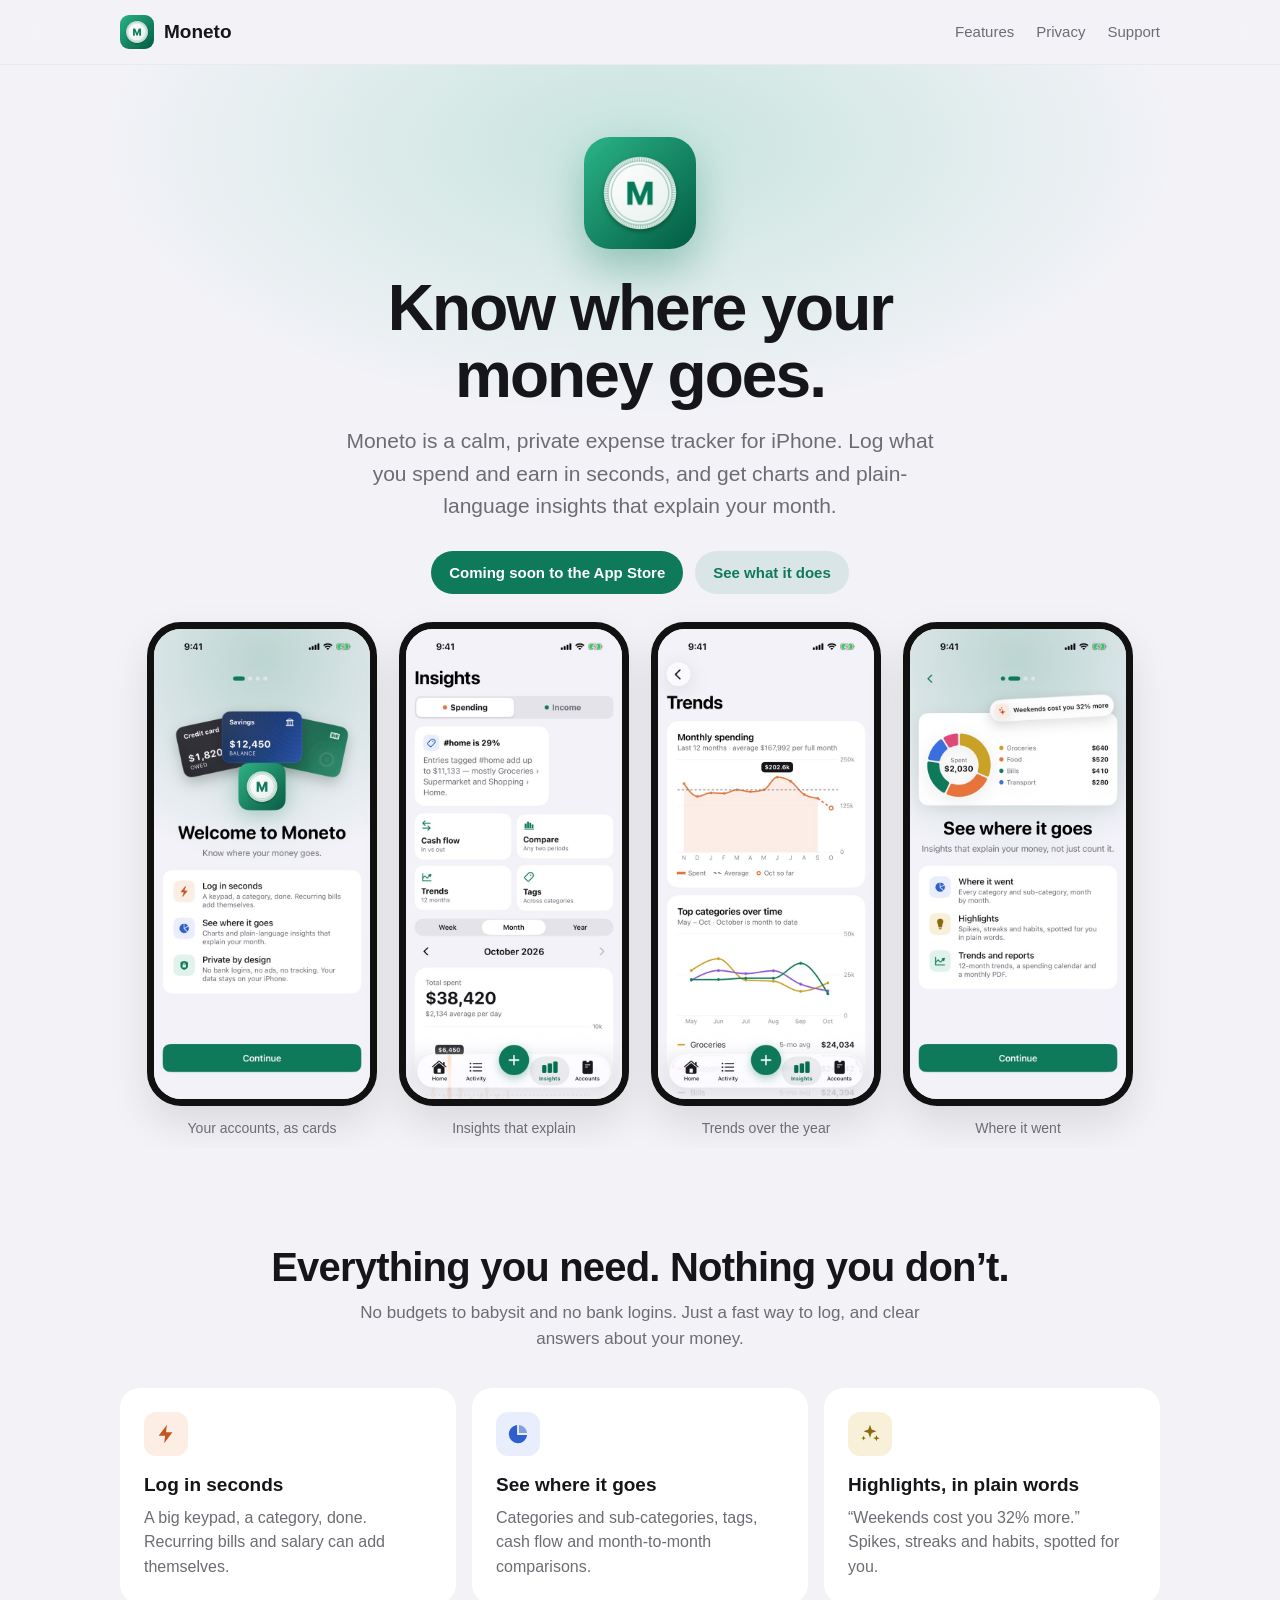
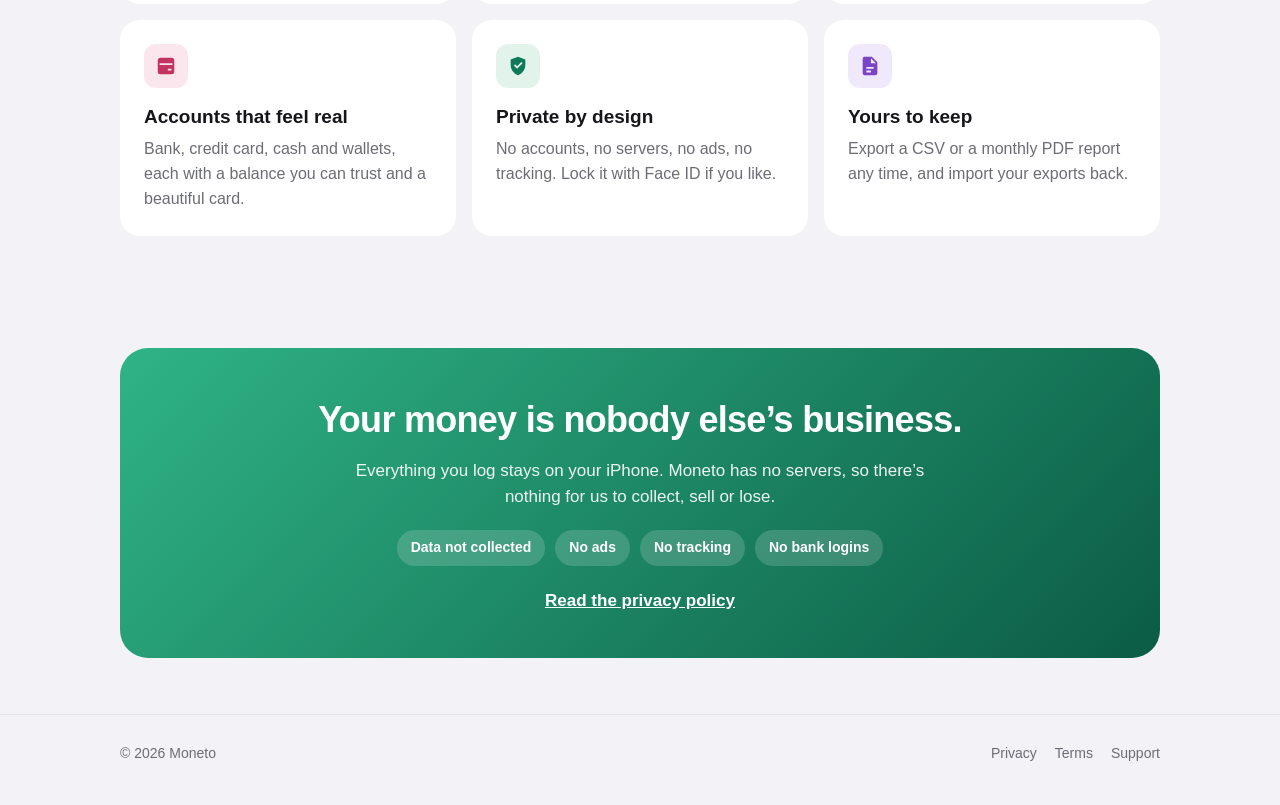
==== index.html @ dee4c684 "Moneto website: home, privacy policy, support, terms Static site for GitHub Pages (no build, no cook" ====
<!doctype html>
<html lang="en">
<head>
  <meta charset="utf-8">
  <meta name="viewport" content="width=device-width, initial-scale=1">
  <title>Moneto — Know where your money goes</title>
  <meta name="description" content="Moneto is a private, offline expense tracker for iPhone. Log spending in seconds and see where your money goes, with no bank logins, no ads and no tracking.">
  <meta name="theme-color" content="#0F7A5A">
  <link rel="icon" type="image/png" href="assets/favicon-64.png">
  <link rel="apple-touch-icon" href="assets/apple-touch-icon.png">
  <link rel="stylesheet" href="assets/styles.css">
  <meta property="og:title" content="Moneto — Know where your money goes">
  <meta property="og:description" content="A private, offline expense tracker for iPhone. No bank logins, no ads, no tracking.">
  <meta property="og:type" content="website">
  <meta property="og:image" content="assets/icon-512.png">
</head>
<body>
  <a class="skip" href="#main">Skip to content</a>
  <header class="site-header">
    <div class="wrap">
      <a class="brand" href="./"><img src="assets/icon-512.png" alt="" width="34" height="34"><span>Moneto</span></a>
      <nav class="nav" aria-label="Main">
        <a href="#features">Features</a>
        <a href="privacy.html">Privacy</a>
        <a href="support.html">Support</a>
      </nav>
    </div>
  </header>

  <main id="main">
    <div class="hero">
      <div class="wrap">
        <img class="icon" src="assets/icon-512.png" alt="Moneto app icon" width="112" height="112">
        <h1>Know where your<br>money goes.</h1>
        <p class="lede">Moneto is a calm, private expense tracker for iPhone. Log what you spend and earn in seconds, and get charts and plain-language insights that explain your month.</p>
        <div class="actions">
          <span class="pill">Coming soon to the App Store</span>
          <a class="pill soft" href="#features">See what it does</a>
        </div>
      </div>
      <div class="screens" role="list" aria-label="App screenshots">
        <figure role="listitem"><img src="assets/screens/welcome.jpg" alt="Welcome screen with sample account cards fanned behind the Moneto coin" width="600" height="1300" loading="lazy"><figcaption>Your accounts, as cards</figcaption></figure>
        <figure role="listitem"><img src="assets/screens/insights.jpg" alt="Insights screen with a highlight, shortcuts to Cash flow, Compare, Trends and Tags, and the month's total spent" width="600" height="1300" loading="lazy"><figcaption>Insights that explain</figcaption></figure>
        <figure role="listitem"><img src="assets/screens/trends.jpg" alt="Trends screen with monthly spending over 12 months and top categories over time" width="600" height="1300" loading="lazy"><figcaption>Trends over the year</figcaption></figure>
        <figure role="listitem"><img src="assets/screens/onboard-insights.jpg" alt="A spending donut by category with a highlight that weekends cost 32% more" width="600" height="1300" loading="lazy"><figcaption>Where it went</figcaption></figure>
      </div>
    </div>

    <section id="features">
      <div class="wrap">
        <div class="section-title">
          <h2>Everything you need. Nothing you don’t.</h2>
          <p>No budgets to babysit and no bank logins. Just a fast way to log, and clear answers about your money.</p>
        </div>
        <div class="grid">
          <article class="card feature">
            <div class="tile t-orange" aria-hidden="true"><svg viewBox="0 0 24 24" fill="currentColor"><path d="M13 2 4 14h7l-1 8 9-12h-7l1-8z"/></svg></div>
            <h3>Log in seconds</h3>
            <p>A big keypad, a category, done. Recurring bills and salary can add themselves.</p>
          </article>
          <article class="card feature">
            <div class="tile t-blue" aria-hidden="true"><svg viewBox="0 0 24 24" fill="currentColor"><path d="M11 2.05A10 10 0 1 0 21.95 13H11V2.05z"/><path d="M13 2.05V11h8.95A10 10 0 0 0 13 2.05z" opacity=".55"/></svg></div>
            <h3>See where it goes</h3>
            <p>Categories and sub-categories, tags, cash flow and month-to-month comparisons.</p>
          </article>
          <article class="card feature">
            <div class="tile t-mustard" aria-hidden="true"><svg viewBox="0 0 24 24" fill="currentColor"><path d="M12 2l1.8 5.2L19 9l-5.2 1.8L12 16l-1.8-5.2L5 9l5.2-1.8L12 2zm7 11l.9 2.6 2.6.9-2.6.9L19 20l-.9-2.6-2.6-.9 2.6-.9L19 13zM5 14l.7 1.8 1.8.7-1.8.7L5 19l-.7-1.8-1.8-.7 1.8-.7L5 14z"/></svg></div>
            <h3>Highlights, in plain words</h3>
            <p>“Weekends cost you 32% more.” Spikes, streaks and habits, spotted for you.</p>
          </article>
          <article class="card feature">
            <div class="tile t-pink" aria-hidden="true"><svg viewBox="0 0 24 24" fill="currentColor"><path d="M3 6a3 3 0 0 1 3-3h12a3 3 0 0 1 3 3v12a3 3 0 0 1-3 3H6a3 3 0 0 1-3-3V6zm2 3v2h14V9H5zm9 6v2h4v-2h-4z"/></svg></div>
            <h3>Accounts that feel real</h3>
            <p>Bank, credit card, cash and wallets, each with a balance you can trust and a beautiful card.</p>
          </article>
          <article class="card feature">
            <div class="tile t-green" aria-hidden="true"><svg viewBox="0 0 24 24" fill="currentColor"><path d="M12 2 4 5v6c0 5 3.4 9.7 8 11 4.6-1.3 8-6 8-11V5l-8-3zm-1 13-3.5-3.5 1.4-1.4L11 12.2l4.6-4.6L17 9l-6 6z"/></svg></div>
            <h3>Private by design</h3>
            <p>No accounts, no servers, no ads, no tracking. Lock it with Face ID if you like.</p>
          </article>
          <article class="card feature">
            <div class="tile t-purple" aria-hidden="true"><svg viewBox="0 0 24 24" fill="currentColor"><path d="M6 2h8l6 6v12a2 2 0 0 1-2 2H6a2 2 0 0 1-2-2V4a2 2 0 0 1 2-2zm7 1.5V9h5.5L13 3.5zM8 13v2h8v-2H8zm0 4v2h5v-2H8z"/></svg></div>
            <h3>Yours to keep</h3>
            <p>Export a CSV or a monthly PDF report any time, and import your exports back.</p>
          </article>
        </div>
      </div>
    </section>

    <section>
      <div class="wrap">
        <div class="privacy-band">
          <h2>Your money is nobody else’s business.</h2>
          <p>Everything you log stays on your iPhone. Moneto has no servers, so there’s nothing for us to collect, sell or lose.</p>
          <div class="chips"><span>Data not collected</span><span>No ads</span><span>No tracking</span><span>No bank logins</span></div>
          <a href="privacy.html">Read the privacy policy</a>
        </div>
      </div>
    </section>
  </main>

  <footer class="site-footer">
    <div class="wrap">
      <span>© 2026 Moneto</span>
      <nav aria-label="Footer">
        <a href="privacy.html">Privacy</a>
        <a href="terms.html">Terms</a>
        <a href="support.html">Support</a>
      </nav>
    </div>
  </footer>
</body>
</html>
---- assets/styles.css ----
/* Moneto site — colours mirror the app's design tokens (light / dark). System fonts only: no web fonts,
   no cookies, no analytics, no third-party requests. */

:root {
  --bg: #F2F2F7;
  --card: #FFFFFF;
  --fill: #E3E3E8;
  --separator: #E5E5EA;
  --text: #16161A;
  --text-2: #6C6C74;
  --accent: #0F7A5A;
  --accent-text: #0F7A5A;
  --on-accent: #FFFFFF;
  --accent-soft: rgba(15, 122, 90, 0.10);
  --glow: rgba(47, 179, 134, 0.22);
  --shadow: 0 18px 40px rgba(0, 0, 0, 0.10);
  --radius: 20px;
  --max: 1080px;
  --orange: #C4561F; --orange-tint: #FDEEE5;
  --blue: #2F5FCC; --blue-tint: #E8EEFC;
  --green: #0F7A5A; --green-tint: #E2F3EC;
  --purple: #7A44C2; --purple-tint: #F0E8FB;
  --mustard: #8A6A0E; --mustard-tint: #F8F0D8;
  --pink: #C2335F; --pink-tint: #FCE6EE;
  color-scheme: light dark;
}

@media (prefers-color-scheme: dark) {
  :root {
    --bg: #000000;
    --card: #1C1C1E;
    --fill: #2C2C2E;
    --separator: #38383A;
    --text: #F5F5F7;
    --text-2: #A1A1A8;
    --accent: #2FB386;
    --accent-text: #4CC79A;
    --on-accent: #04140E;
    --accent-soft: rgba(47, 179, 134, 0.14);
    --glow: rgba(47, 179, 134, 0.18);
    --shadow: 0 18px 40px rgba(0, 0, 0, 0.5);
    --orange: #F08A55; --orange-tint: rgba(232, 116, 59, 0.2);
    --blue: #5B8CF0; --blue-tint: rgba(59, 111, 224, 0.2);
    --green: #2FB386; --green-tint: rgba(15, 122, 90, 0.25);
    --purple: #A77BE8; --purple-tint: rgba(142, 85, 216, 0.2);
    --mustard: #D9B23A; --mustard-tint: rgba(201, 162, 39, 0.2);
    --pink: #EC6C96; --pink-tint: rgba(224, 72, 122, 0.2);
  }
}

* { box-sizing: border-box; }

html { -webkit-text-size-adjust: 100%; scroll-behavior: smooth; }
@media (prefers-reduced-motion: reduce) { html { scroll-behavior: auto; } }

body {
  margin: 0;
  background: var(--bg);
  color: var(--text);
  font-family: -apple-system, BlinkMacSystemFont, "SF Pro Text", "Segoe UI", Roboto, "Helvetica Neue", Arial, sans-serif;
  font-size: 17px;
  line-height: 1.55;
}

a { color: var(--accent-text); text-decoration: none; }
a:hover { text-decoration: underline; }
a:focus-visible, button:focus-visible { outline: 3px solid var(--accent); outline-offset: 3px; border-radius: 8px; }

img { max-width: 100%; display: block; }

.wrap { max-width: var(--max); margin: 0 auto; padding: 0 20px; }

.skip { position: absolute; left: -999px; }
.skip:focus { left: 16px; top: 12px; background: var(--card); padding: 8px 12px; border-radius: 10px; z-index: 10; }

/* Header */
.site-header { position: sticky; top: 0; z-index: 5; backdrop-filter: saturate(180%) blur(18px); -webkit-backdrop-filter: saturate(180%) blur(18px);
  background: color-mix(in srgb, var(--bg) 78%, transparent); border-bottom: 1px solid color-mix(in srgb, var(--separator) 70%, transparent); }
.site-header .wrap { display: flex; align-items: center; justify-content: space-between; height: 64px; gap: 16px; }
.brand { display: flex; align-items: center; gap: 10px; color: var(--text); font-weight: 700; font-size: 19px; }
.brand:hover { text-decoration: none; }
.brand img { width: 34px; height: 34px; border-radius: 9px; }
.nav { display: flex; gap: 22px; font-size: 15px; font-weight: 500; }
.nav a { color: var(--text-2); }
.nav a[aria-current="page"], .nav a:hover { color: var(--text); text-decoration: none; }

/* Hero */
.hero { position: relative; overflow: hidden; padding: 72px 0 40px; text-align: center; }
.hero::before { content: ""; position: absolute; inset: -200px 0 auto 0; height: 700px; z-index: -1;
  background: radial-gradient(ellipse 60% 55% at 50% 40%, var(--glow), transparent 70%); }
.hero .icon { width: 112px; height: 112px; border-radius: 26px; margin: 0 auto 26px; box-shadow: 0 20px 44px rgba(15, 122, 90, 0.35); }
.hero h1 { font-size: clamp(38px, 7vw, 64px); line-height: 1.05; letter-spacing: -0.03em; margin: 0 0 16px; }
.hero p.lede { font-size: clamp(18px, 2.6vw, 21px); color: var(--text-2); max-width: 620px; margin: 0 auto 28px; }
.pill { display: inline-flex; align-items: center; gap: 8px; padding: 10px 18px; border-radius: 999px; font-weight: 600; font-size: 15px;
  background: var(--accent); color: var(--on-accent); }
.pill.soft { background: var(--accent-soft); color: var(--accent-text); }
.hero .actions { display: flex; gap: 12px; justify-content: center; flex-wrap: wrap; }
.hero .actions a:hover { text-decoration: none; }

/* Screens */
.screens { display: flex; gap: 22px; justify-content: center; padding: 28px 20px 8px; overflow-x: auto; scroll-snap-type: x mandatory; }
.screens figure { margin: 0; flex: 0 0 auto; width: 230px; scroll-snap-align: center; text-align: center; }
.screens img { width: 100%; height: auto; border-radius: 34px; border: 7px solid #111; box-shadow: var(--shadow); background: #111; }
.screens figcaption { margin-top: 12px; font-size: 14px; color: var(--text-2); }
@media (max-width: 1040px) { .screens { justify-content: flex-start; } }

/* Sections */
section { padding: 56px 0; }
.section-title { text-align: center; margin-bottom: 36px; }
.section-title h2 { font-size: clamp(28px, 4.5vw, 40px); letter-spacing: -0.02em; margin: 0 0 10px; line-height: 1.15; }
.section-title p { color: var(--text-2); margin: 0 auto; max-width: 600px; }

.grid { display: grid; grid-template-columns: repeat(auto-fit, minmax(260px, 1fr)); gap: 16px; }
.card { background: var(--card); border-radius: var(--radius); padding: 24px; }
.feature .tile { width: 44px; height: 44px; border-radius: 12px; display: grid; place-items: center; font-size: 22px; margin-bottom: 14px; }
.feature h3 { margin: 0 0 6px; font-size: 19px; }
.feature p { margin: 0; color: var(--text-2); font-size: 16px; }
.t-orange { background: var(--orange-tint); color: var(--orange); }
.t-blue { background: var(--blue-tint); color: var(--blue); }
.t-green { background: var(--green-tint); color: var(--green); }
.t-purple { background: var(--purple-tint); color: var(--purple); }
.t-mustard { background: var(--mustard-tint); color: var(--mustard); }
.t-pink { background: var(--pink-tint); color: var(--pink); }
.tile svg { width: 22px; height: 22px; }

.privacy-band { background: linear-gradient(135deg, #2FB386, #0B5C44); color: #fff; border-radius: 28px; padding: 44px 32px; text-align: center; }
.privacy-band h2 { margin: 0 0 10px; font-size: clamp(26px, 4vw, 36px); letter-spacing: -0.02em; }
.privacy-band p { margin: 0 auto 20px; max-width: 620px; opacity: 0.92; }
.privacy-band .chips { display: flex; flex-wrap: wrap; gap: 10px; justify-content: center; margin-bottom: 22px; }
.privacy-band .chips span { background: rgba(255, 255, 255, 0.16); padding: 7px 14px; border-radius: 999px; font-size: 14px; font-weight: 600; }
.privacy-band a { color: #fff; font-weight: 600; text-decoration: underline; }

/* Document pages (privacy, terms, support) */
.doc { max-width: 760px; margin: 0 auto; padding: 48px 20px 72px; }
.doc h1 { font-size: clamp(32px, 5vw, 44px); letter-spacing: -0.02em; margin: 0 0 6px; line-height: 1.1; }
.doc .meta { color: var(--text-2); margin: 0 0 28px; }
.doc h2 { font-size: 22px; margin: 36px 0 8px; letter-spacing: -0.01em; }
.doc h3 { font-size: 18px; margin: 22px 0 6px; }
.doc p, .doc li { color: var(--text); }
.doc ul { padding-left: 22px; }
.doc li { margin: 6px 0; }
.summary { background: var(--card); border-radius: var(--radius); padding: 20px 22px; margin: 0 0 8px; }
.summary ul { margin: 8px 0 0; }
.summary strong { color: var(--accent-text); }
.toc { background: var(--card); border-radius: var(--radius); padding: 16px 22px; margin: 20px 0 0; font-size: 15px; }
.toc ol { margin: 6px 0 0; padding-left: 20px; columns: 2; column-gap: 28px; }
@media (max-width: 560px) { .toc ol { columns: 1; } }

details { background: var(--card); border-radius: 16px; padding: 4px 20px; margin: 10px 0; }
details summary { cursor: pointer; font-weight: 600; padding: 14px 0; list-style: none; display: flex; justify-content: space-between; gap: 12px; }
details summary::-webkit-details-marker { display: none; }
details summary::after { content: "+"; color: var(--text-2); font-weight: 400; font-size: 22px; line-height: 1; }
details[open] summary::after { content: "–"; }
details p { margin: 0 0 16px; color: var(--text-2); }

.contact { display: grid; grid-template-columns: repeat(auto-fit, minmax(240px, 1fr)); gap: 14px; margin: 18px 0 8px; }
.contact a.card { display: block; color: var(--text); }
.contact a.card:hover { text-decoration: none; outline: 2px solid var(--accent); }
.contact .card h3 { margin: 10px 0 4px; }
.contact .card p { margin: 0; color: var(--text-2); font-size: 15px; }

/* Footer */
.site-footer { border-top: 1px solid var(--separator); padding: 28px 0 40px; color: var(--text-2); font-size: 14px; }
.site-footer .wrap { display: flex; justify-content: space-between; gap: 16px; flex-wrap: wrap; }
.site-footer nav { display: flex; gap: 18px; flex-wrap: wrap; }
.site-footer a { color: var(--text-2); }

@media (max-width: 560px) {
  .nav { gap: 14px; font-size: 14px; }
  .brand span { display: none; }
  .hero { padding-top: 48px; }
}
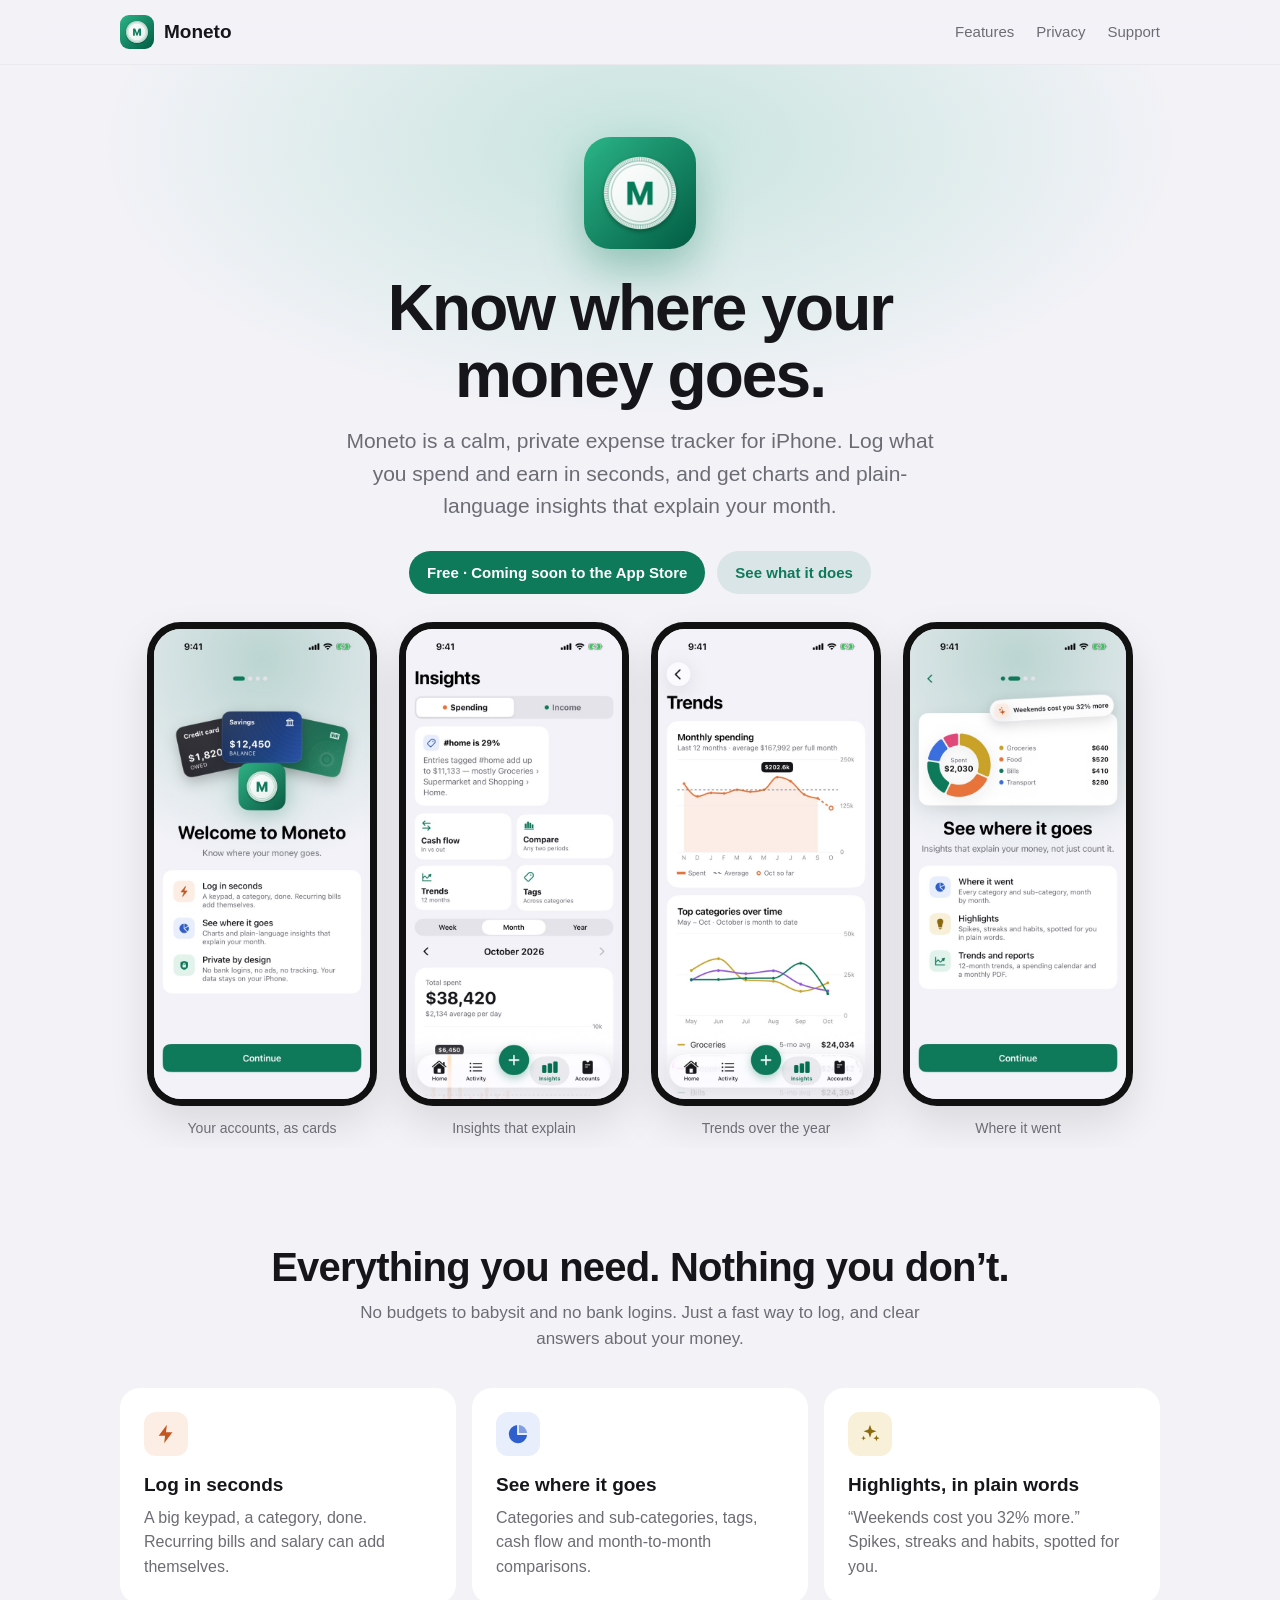
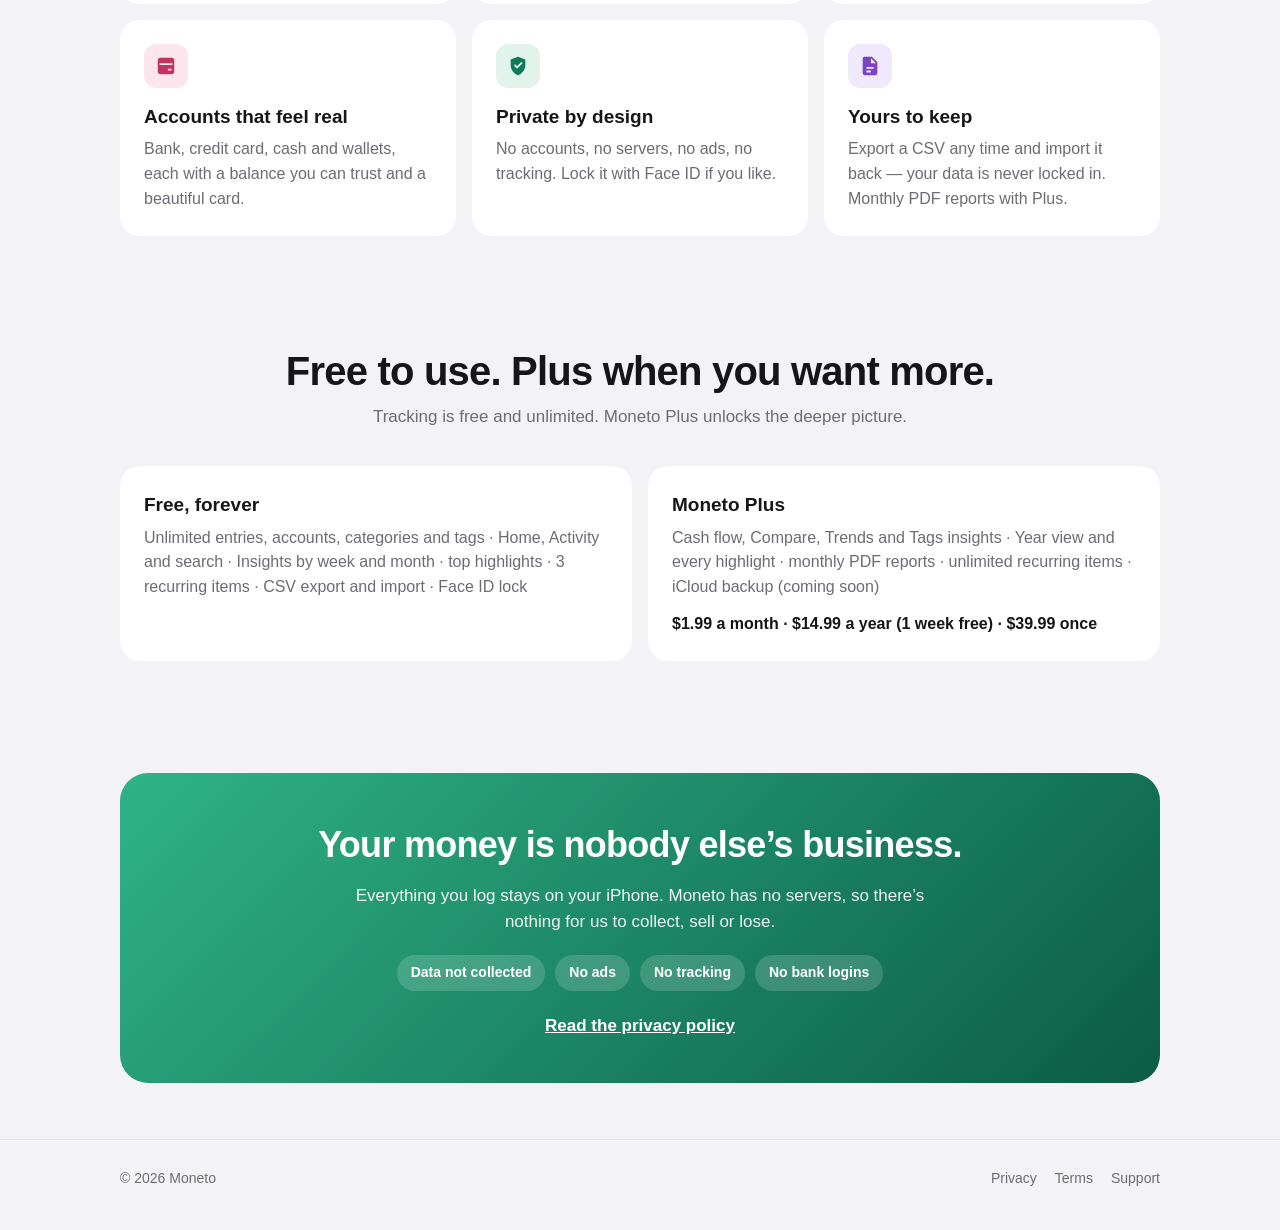
==== commit 4bd32d94: "Moneto Plus: terms, privacy and pricing on the site - Terms: plans, trial, auto-renewal, cancelling," ====
--- a/index.html
+++ b/index.html
@@ -34,7 +34,7 @@
         <h1>Know where your<br>money goes.</h1>
         <p class="lede">Moneto is a calm, private expense tracker for iPhone. Log what you spend and earn in seconds, and get charts and plain-language insights that explain your month.</p>
         <div class="actions">
-          <span class="pill">Coming soon to the App Store</span>
+          <span class="pill">Free · Coming soon to the App Store</span>
           <a class="pill soft" href="#features">See what it does</a>
         </div>
       </div>
@@ -81,7 +81,27 @@
           <article class="card feature">
             <div class="tile t-purple" aria-hidden="true"><svg viewBox="0 0 24 24" fill="currentColor"><path d="M6 2h8l6 6v12a2 2 0 0 1-2 2H6a2 2 0 0 1-2-2V4a2 2 0 0 1 2-2zm7 1.5V9h5.5L13 3.5zM8 13v2h8v-2H8zm0 4v2h5v-2H8z"/></svg></div>
             <h3>Yours to keep</h3>
-            <p>Export a CSV or a monthly PDF report any time, and import your exports back.</p>
+            <p>Export a CSV any time and import it back — your data is never locked in. Monthly PDF reports with Plus.</p>
+          </article>
+        </div>
+      </div>
+    </section>
+
+    <section id="plus">
+      <div class="wrap">
+        <div class="section-title">
+          <h2>Free to use. Plus when you want more.</h2>
+          <p>Tracking is free and unlimited. Moneto Plus unlocks the deeper picture.</p>
+        </div>
+        <div class="grid">
+          <article class="card feature">
+            <h3>Free, forever</h3>
+            <p>Unlimited entries, accounts, categories and tags · Home, Activity and search · Insights by week and month · top highlights · 3 recurring items · CSV export and import · Face ID lock</p>
+          </article>
+          <article class="card feature">
+            <h3>Moneto Plus</h3>
+            <p>Cash flow, Compare, Trends and Tags insights · Year view and every highlight · monthly PDF reports · unlimited recurring items · iCloud backup (coming soon)</p>
+            <p style="margin-top:12px;color:var(--text)"><strong>$1.99 a month · $14.99 a year (1 week free) · $39.99 once</strong></p>
           </article>
         </div>
       </div>
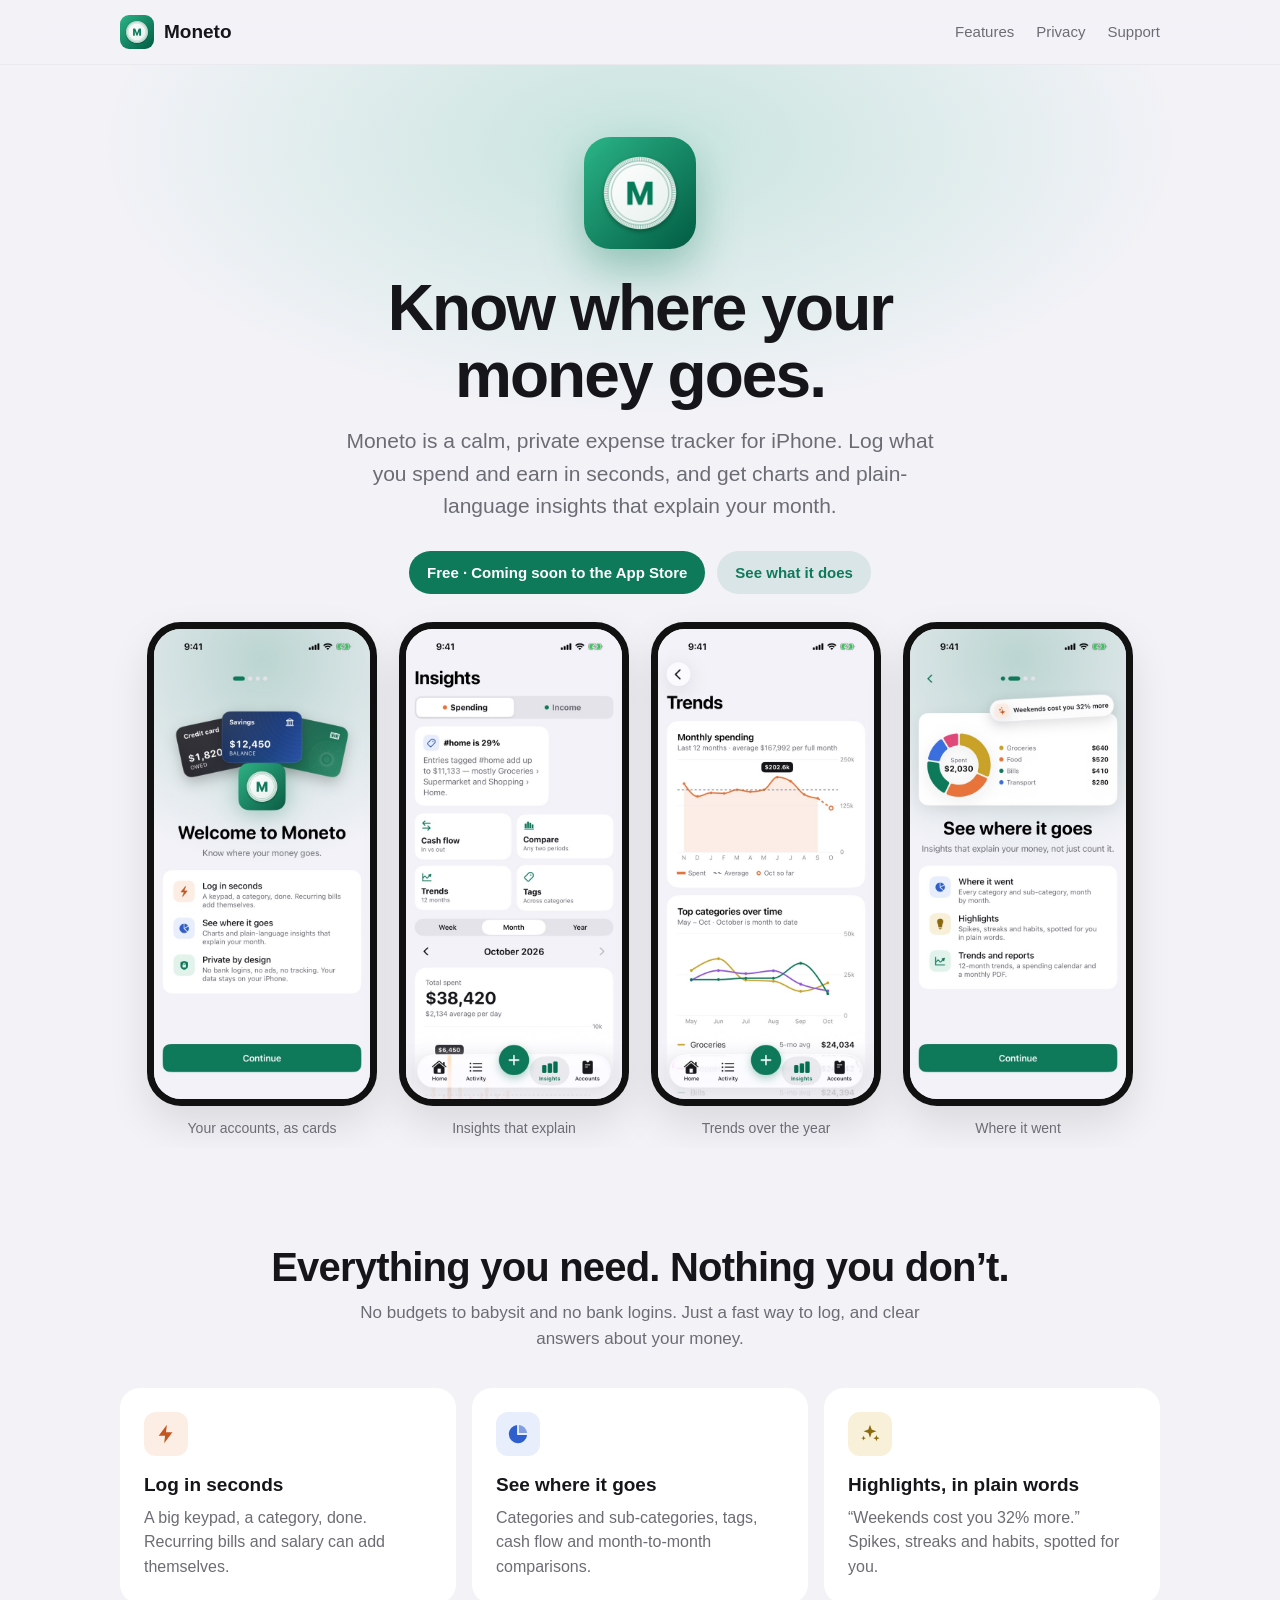
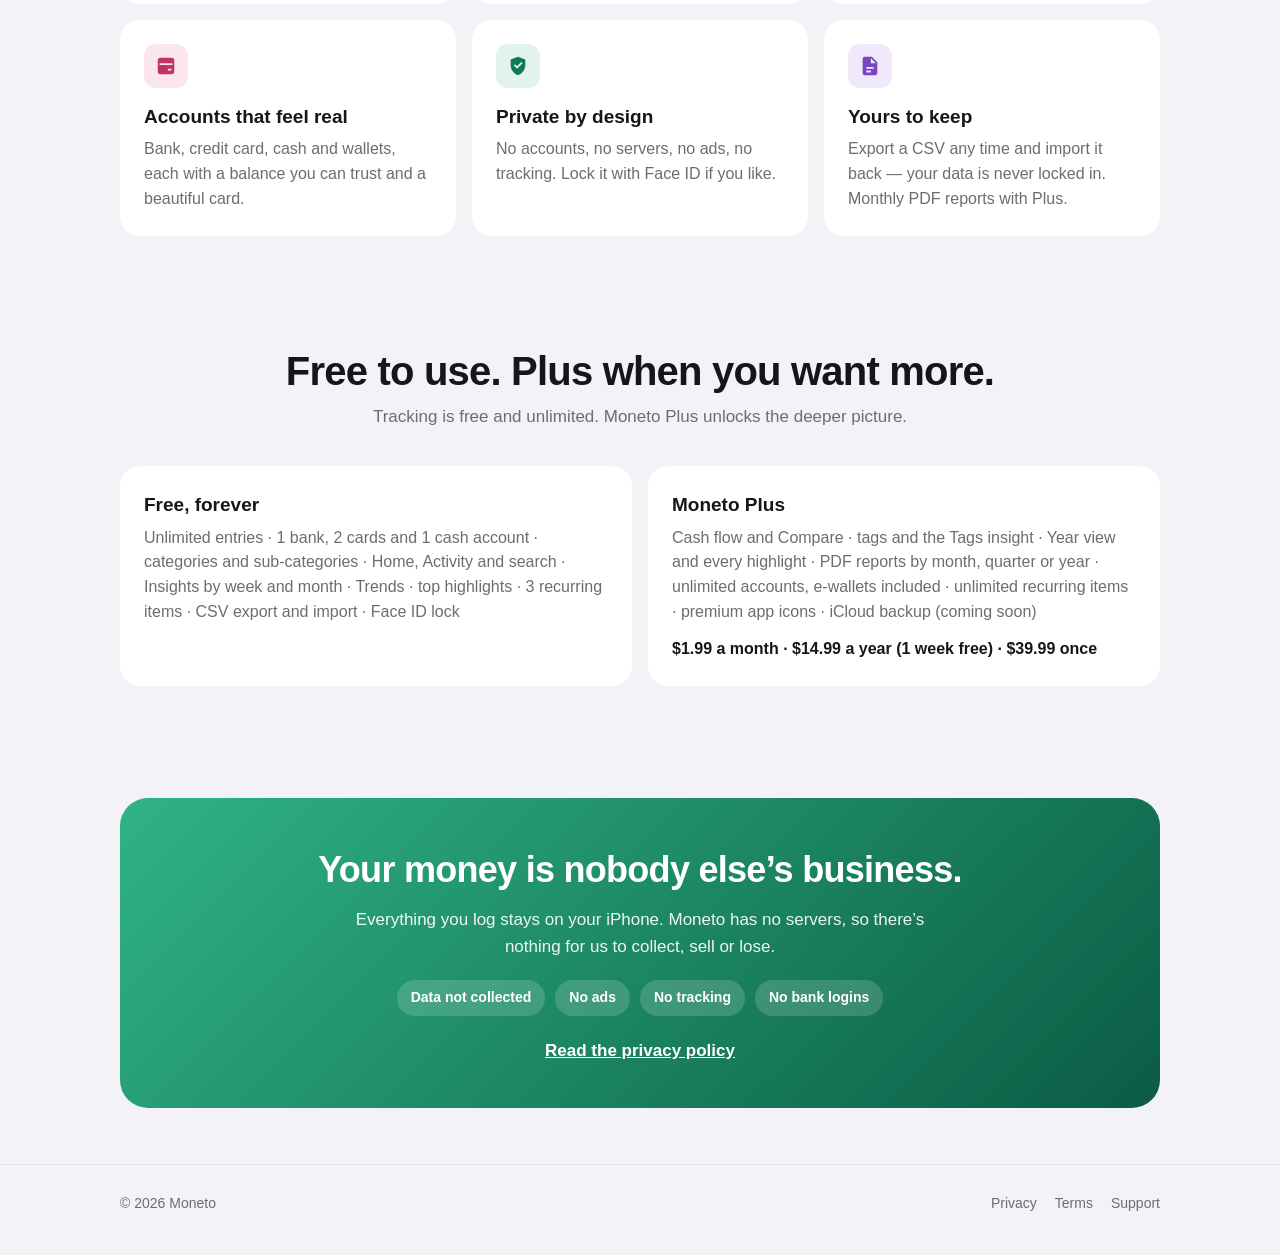
==== commit d377a898: "Update Free vs Plus: Trends free, account limits, tags, app icons, period reports Co-Authored-By: Cl" ====
--- a/index.html
+++ b/index.html
@@ -96,11 +96,11 @@
         <div class="grid">
           <article class="card feature">
             <h3>Free, forever</h3>
-            <p>Unlimited entries, accounts, categories and tags · Home, Activity and search · Insights by week and month · top highlights · 3 recurring items · CSV export and import · Face ID lock</p>
+            <p>Unlimited entries · 1 bank, 2 cards and 1 cash account · categories and sub-categories · Home, Activity and search · Insights by week and month · Trends · top highlights · 3 recurring items · CSV export and import · Face ID lock</p>
           </article>
           <article class="card feature">
             <h3>Moneto Plus</h3>
-            <p>Cash flow, Compare, Trends and Tags insights · Year view and every highlight · monthly PDF reports · unlimited recurring items · iCloud backup (coming soon)</p>
+            <p>Cash flow and Compare · tags and the Tags insight · Year view and every highlight · PDF reports by month, quarter or year · unlimited accounts, e-wallets included · unlimited recurring items · premium app icons · iCloud backup (coming soon)</p>
             <p style="margin-top:12px;color:var(--text)"><strong>$1.99 a month · $14.99 a year (1 week free) · $39.99 once</strong></p>
           </article>
         </div>
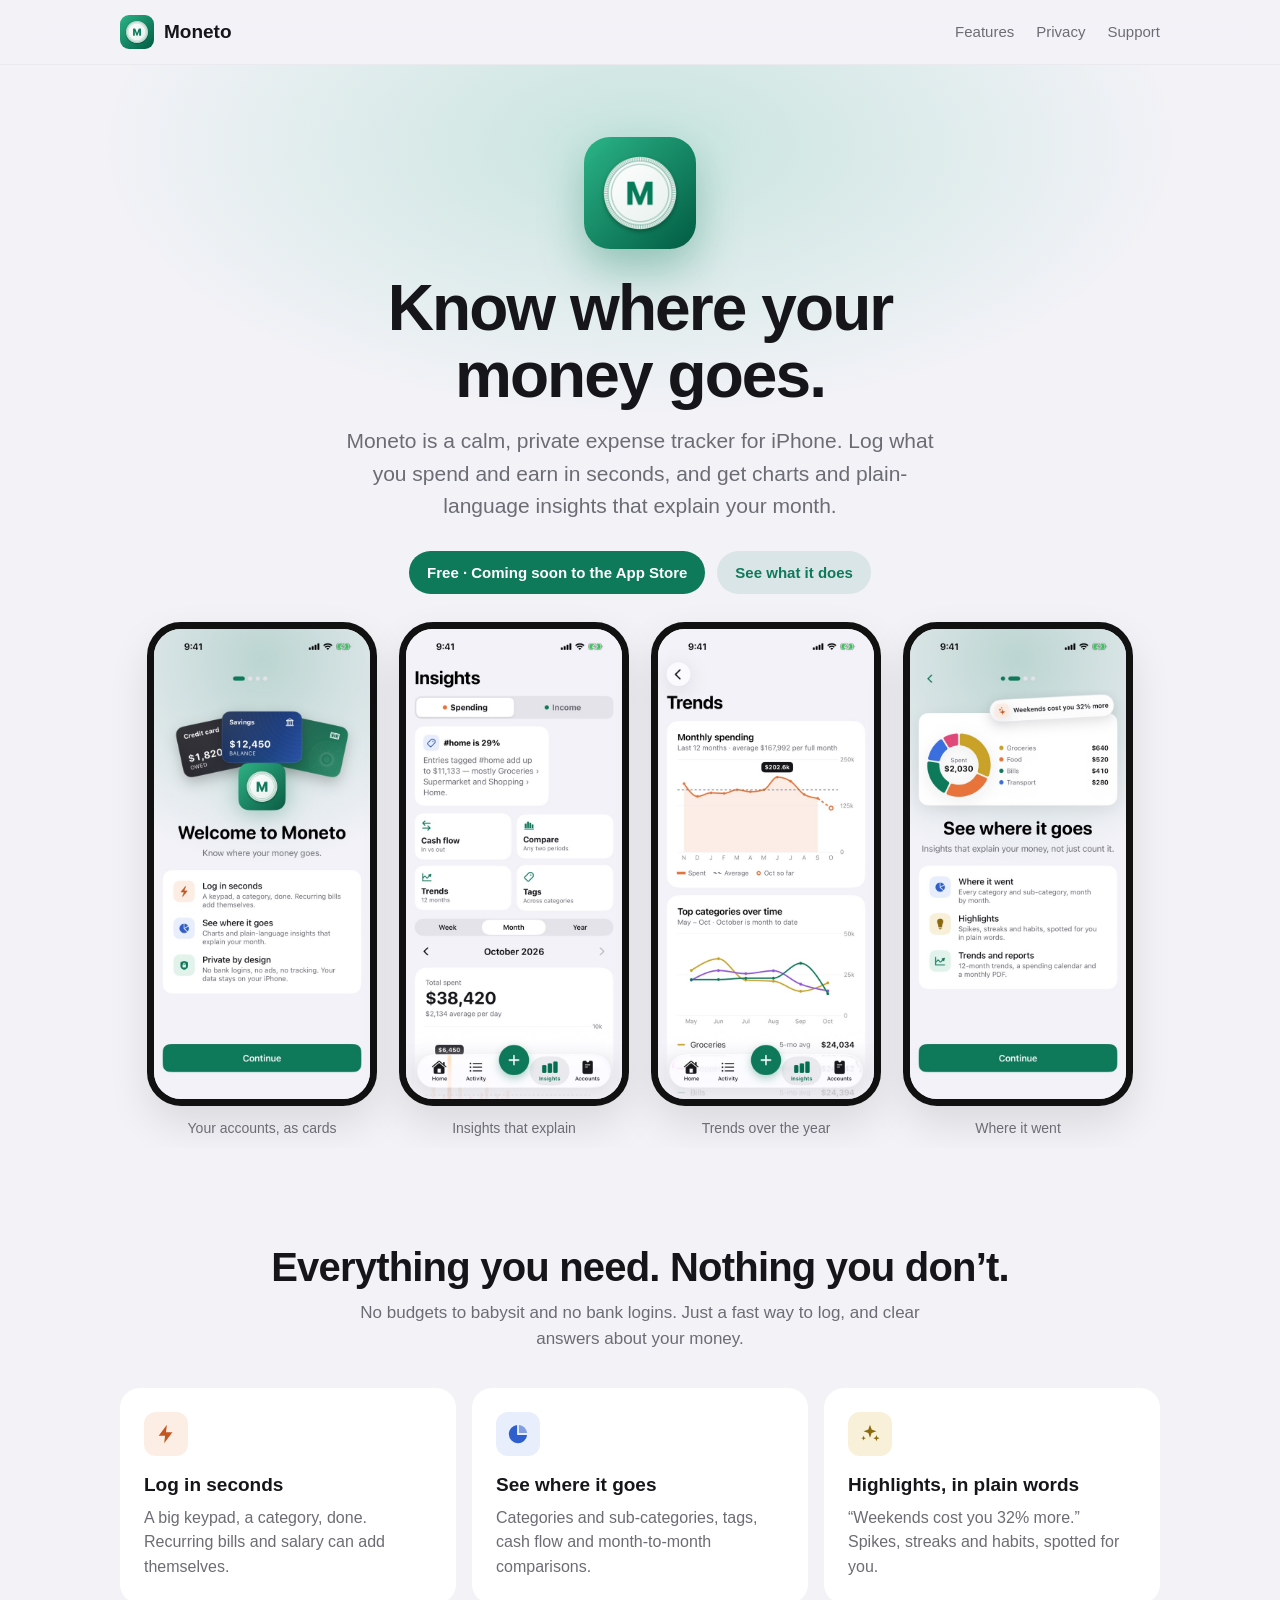
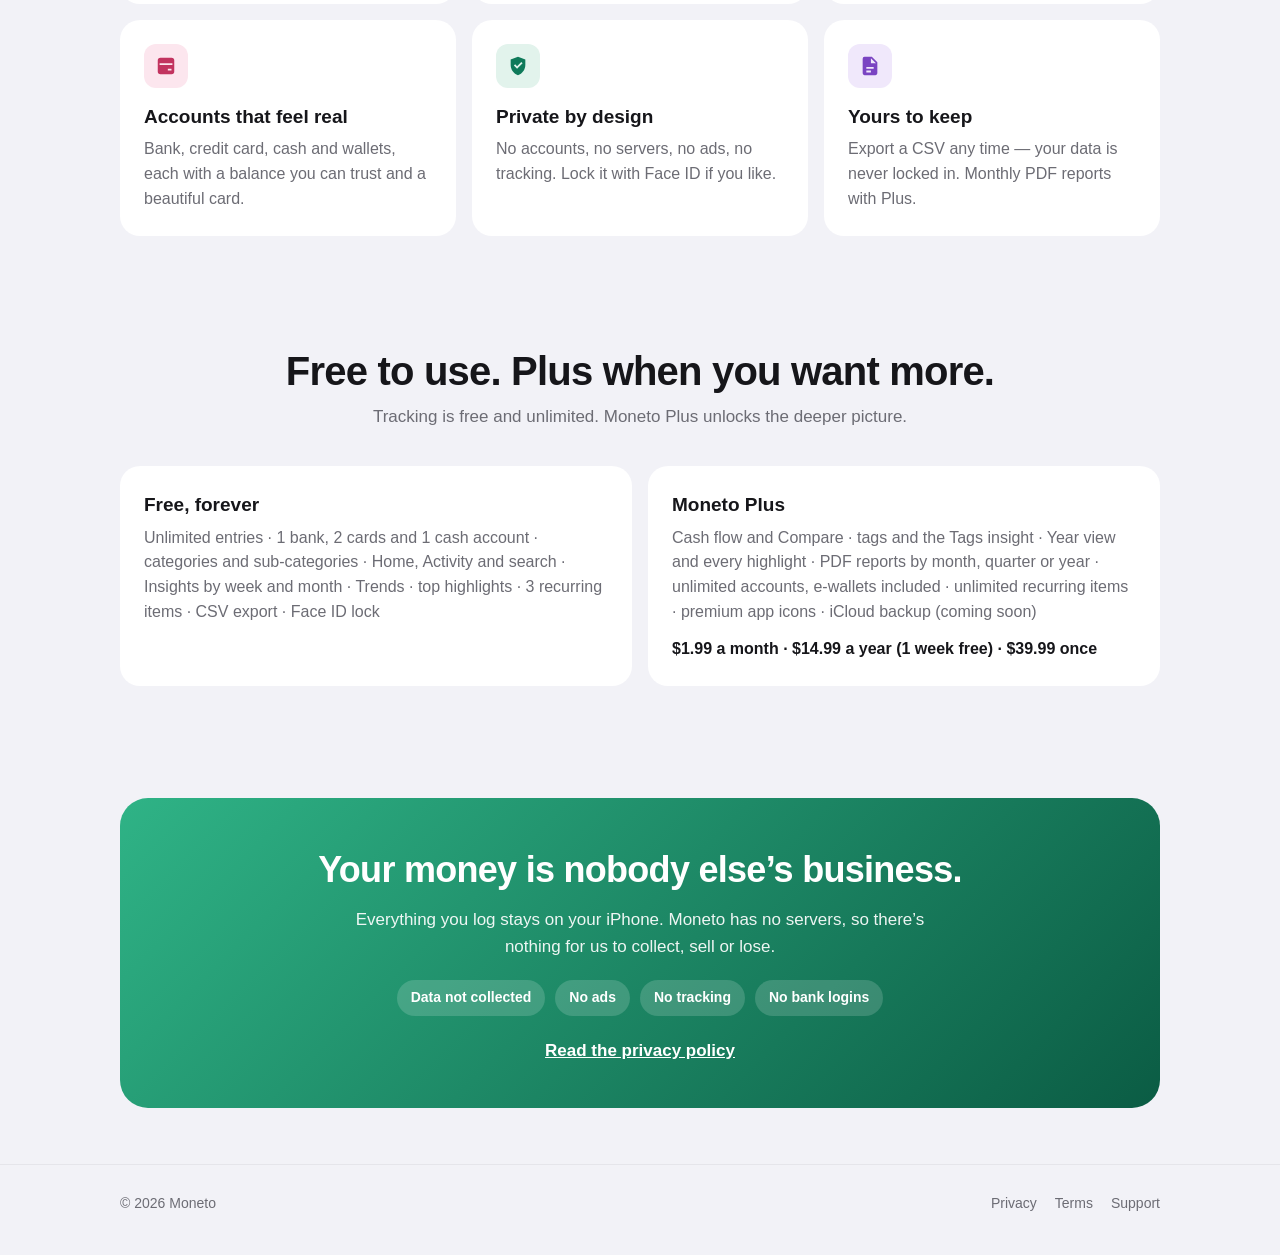
==== commit 2f4af4e2: "Drop CSV import from the site copy; it's coming in a later update Co-Authored-By: Claude Opus 5.5 <n" ====
--- a/index.html
+++ b/index.html
@@ -81,7 +81,7 @@
           <article class="card feature">
             <div class="tile t-purple" aria-hidden="true"><svg viewBox="0 0 24 24" fill="currentColor"><path d="M6 2h8l6 6v12a2 2 0 0 1-2 2H6a2 2 0 0 1-2-2V4a2 2 0 0 1 2-2zm7 1.5V9h5.5L13 3.5zM8 13v2h8v-2H8zm0 4v2h5v-2H8z"/></svg></div>
             <h3>Yours to keep</h3>
-            <p>Export a CSV any time and import it back — your data is never locked in. Monthly PDF reports with Plus.</p>
+            <p>Export a CSV any time — your data is never locked in. Monthly PDF reports with Plus.</p>
           </article>
         </div>
       </div>
@@ -96,7 +96,7 @@
         <div class="grid">
           <article class="card feature">
             <h3>Free, forever</h3>
-            <p>Unlimited entries · 1 bank, 2 cards and 1 cash account · categories and sub-categories · Home, Activity and search · Insights by week and month · Trends · top highlights · 3 recurring items · CSV export and import · Face ID lock</p>
+            <p>Unlimited entries · 1 bank, 2 cards and 1 cash account · categories and sub-categories · Home, Activity and search · Insights by week and month · Trends · top highlights · 3 recurring items · CSV export · Face ID lock</p>
           </article>
           <article class="card feature">
             <h3>Moneto Plus</h3>
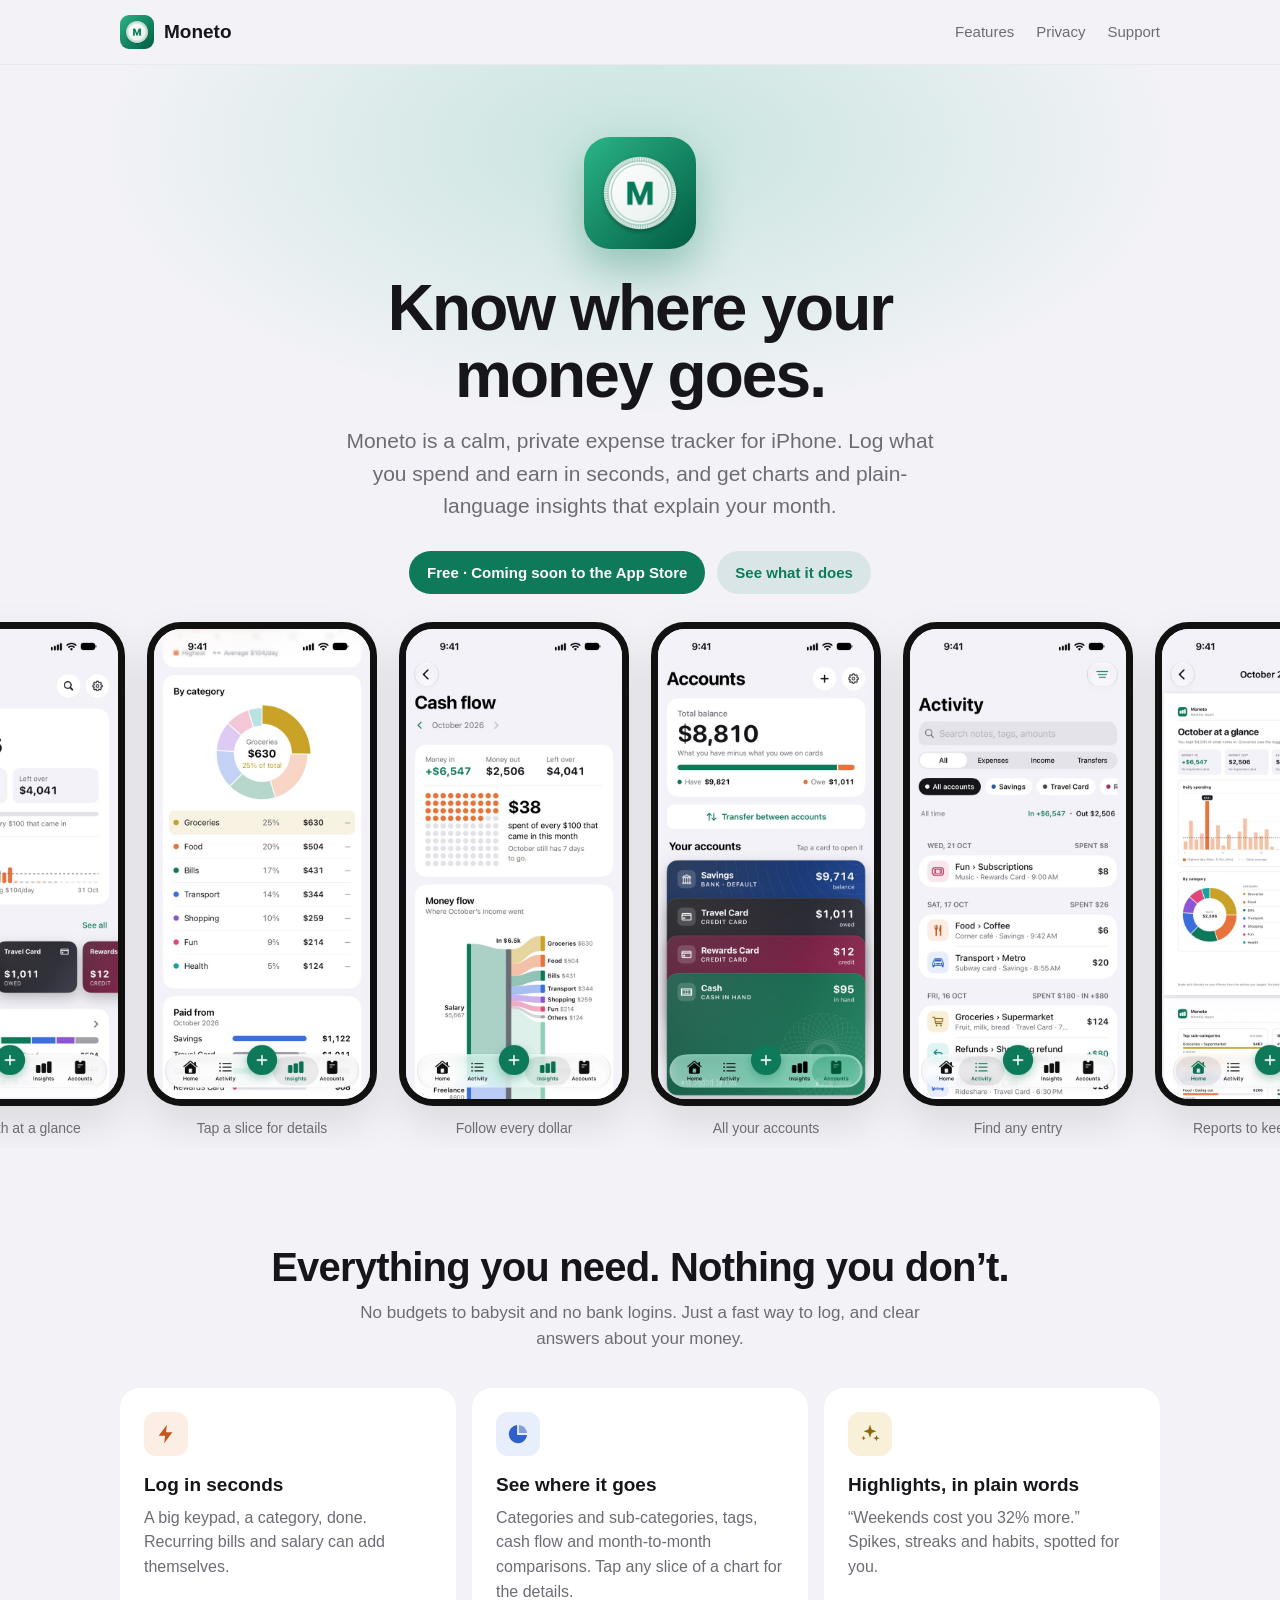
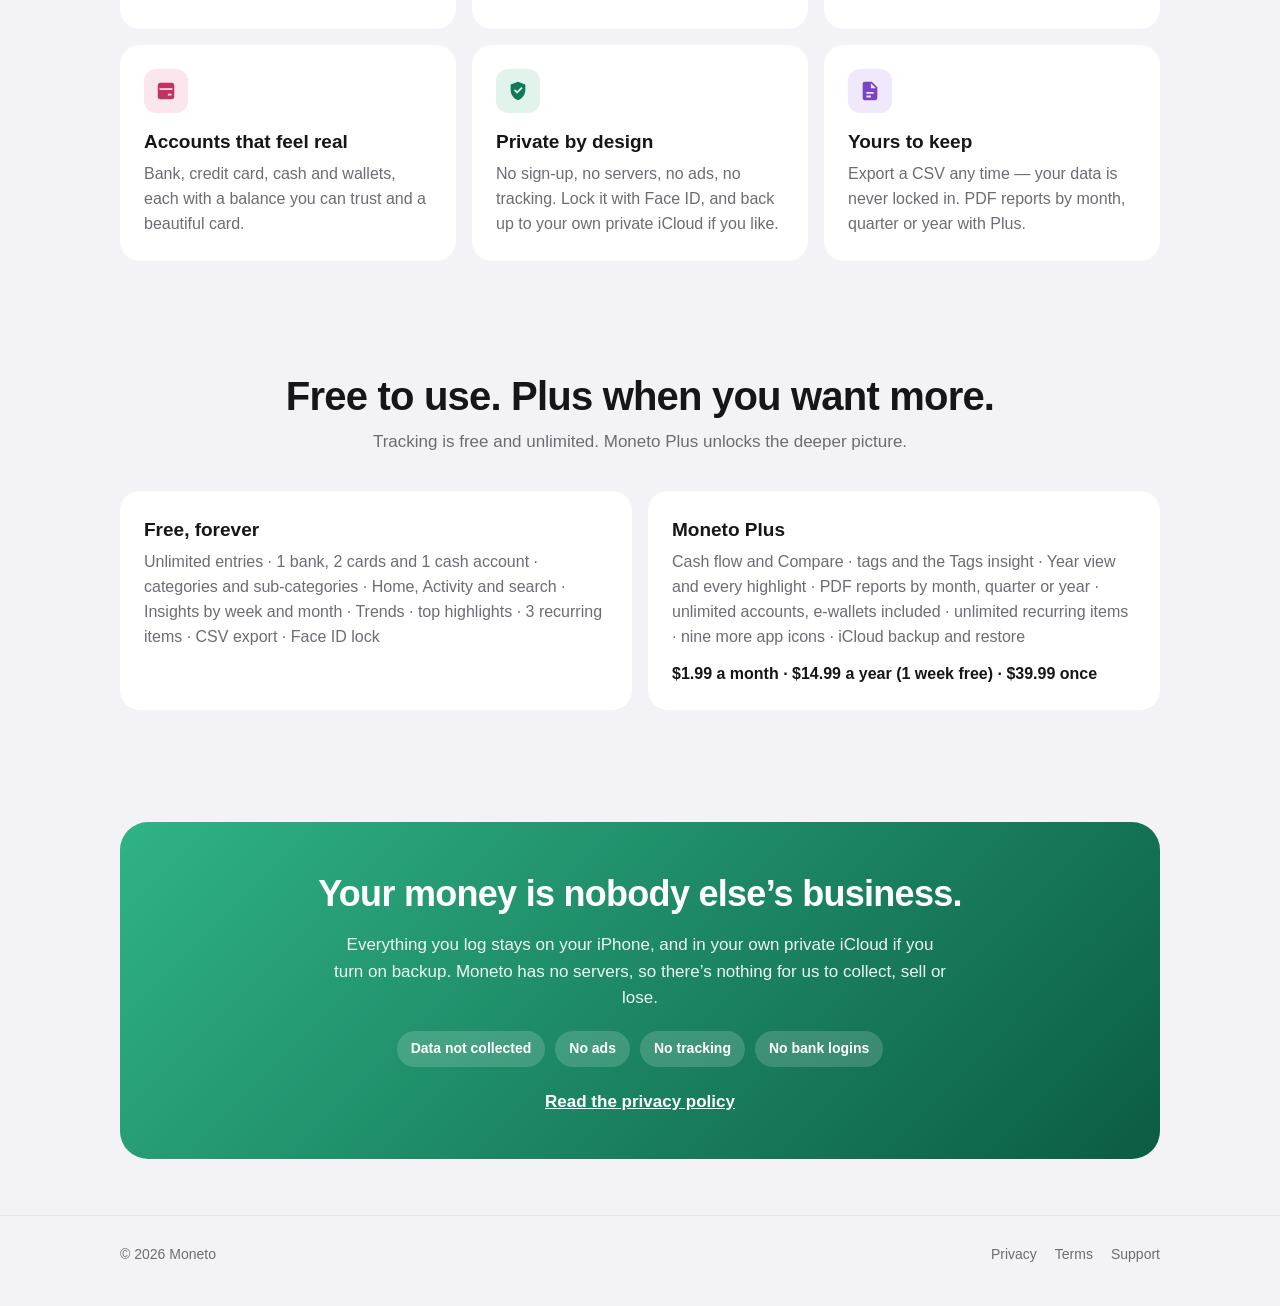
==== commit ea3a4ca9: "Site: dollar screenshots, iCloud backup is live, Plus FAQs, PDF reports by period - Six new screensh" ====
--- a/index.html
+++ b/index.html
@@ -39,10 +39,12 @@
         </div>
       </div>
       <div class="screens" role="list" aria-label="App screenshots">
-        <figure role="listitem"><img src="assets/screens/welcome.jpg" alt="Welcome screen with sample account cards fanned behind the Moneto coin" width="600" height="1300" loading="lazy"><figcaption>Your accounts, as cards</figcaption></figure>
-        <figure role="listitem"><img src="assets/screens/insights.jpg" alt="Insights screen with a highlight, shortcuts to Cash flow, Compare, Trends and Tags, and the month's total spent" width="600" height="1300" loading="lazy"><figcaption>Insights that explain</figcaption></figure>
-        <figure role="listitem"><img src="assets/screens/trends.jpg" alt="Trends screen with monthly spending over 12 months and top categories over time" width="600" height="1300" loading="lazy"><figcaption>Trends over the year</figcaption></figure>
-        <figure role="listitem"><img src="assets/screens/onboard-insights.jpg" alt="A spending donut by category with a highlight that weekends cost 32% more" width="600" height="1300" loading="lazy"><figcaption>Where it went</figcaption></figure>
+        <figure role="listitem"><img src="assets/screens/home.jpg" alt="Home screen: $2,506 spent this month, money in and left over, a daily spending chart and account cards" width="598" height="1300" loading="lazy"><figcaption>This month at a glance</figcaption></figure>
+        <figure role="listitem"><img src="assets/screens/insights.jpg" alt="Insights: a spending-by-category donut with Groceries tapped, showing its amount and share" width="598" height="1300" loading="lazy"><figcaption>Tap a slice for details</figcaption></figure>
+        <figure role="listitem"><img src="assets/screens/cashflow.jpg" alt="Cash flow: money in, money out and left over, with a chart following income into each category" width="598" height="1300" loading="lazy"><figcaption>Follow every dollar</figcaption></figure>
+        <figure role="listitem"><img src="assets/screens/accounts.jpg" alt="Accounts: total balance with a savings account, two credit cards and cash as stacked cards" width="598" height="1300" loading="lazy"><figcaption>All your accounts</figcaption></figure>
+        <figure role="listitem"><img src="assets/screens/activity.jpg" alt="Activity: search, filters and entries grouped by day" width="598" height="1300" loading="lazy"><figcaption>Find any entry</figcaption></figure>
+        <figure role="listitem"><img src="assets/screens/report.jpg" alt="A PDF report page with the month at a glance, daily spending and categories" width="598" height="1300" loading="lazy"><figcaption>Reports to keep or share</figcaption></figure>
       </div>
     </div>
 
@@ -61,7 +63,7 @@
           <article class="card feature">
             <div class="tile t-blue" aria-hidden="true"><svg viewBox="0 0 24 24" fill="currentColor"><path d="M11 2.05A10 10 0 1 0 21.95 13H11V2.05z"/><path d="M13 2.05V11h8.95A10 10 0 0 0 13 2.05z" opacity=".55"/></svg></div>
             <h3>See where it goes</h3>
-            <p>Categories and sub-categories, tags, cash flow and month-to-month comparisons.</p>
+            <p>Categories and sub-categories, tags, cash flow and month-to-month comparisons. Tap any slice of a chart for the details.</p>
           </article>
           <article class="card feature">
             <div class="tile t-mustard" aria-hidden="true"><svg viewBox="0 0 24 24" fill="currentColor"><path d="M12 2l1.8 5.2L19 9l-5.2 1.8L12 16l-1.8-5.2L5 9l5.2-1.8L12 2zm7 11l.9 2.6 2.6.9-2.6.9L19 20l-.9-2.6-2.6-.9 2.6-.9L19 13zM5 14l.7 1.8 1.8.7-1.8.7L5 19l-.7-1.8-1.8-.7 1.8-.7L5 14z"/></svg></div>
@@ -76,12 +78,12 @@
           <article class="card feature">
             <div class="tile t-green" aria-hidden="true"><svg viewBox="0 0 24 24" fill="currentColor"><path d="M12 2 4 5v6c0 5 3.4 9.7 8 11 4.6-1.3 8-6 8-11V5l-8-3zm-1 13-3.5-3.5 1.4-1.4L11 12.2l4.6-4.6L17 9l-6 6z"/></svg></div>
             <h3>Private by design</h3>
-            <p>No accounts, no servers, no ads, no tracking. Lock it with Face ID if you like.</p>
+            <p>No sign-up, no servers, no ads, no tracking. Lock it with Face ID, and back up to your own private iCloud if you like.</p>
           </article>
           <article class="card feature">
             <div class="tile t-purple" aria-hidden="true"><svg viewBox="0 0 24 24" fill="currentColor"><path d="M6 2h8l6 6v12a2 2 0 0 1-2 2H6a2 2 0 0 1-2-2V4a2 2 0 0 1 2-2zm7 1.5V9h5.5L13 3.5zM8 13v2h8v-2H8zm0 4v2h5v-2H8z"/></svg></div>
             <h3>Yours to keep</h3>
-            <p>Export a CSV any time — your data is never locked in. Monthly PDF reports with Plus.</p>
+            <p>Export a CSV any time — your data is never locked in. PDF reports by month, quarter or year with Plus.</p>
           </article>
         </div>
       </div>
@@ -100,7 +102,7 @@
           </article>
           <article class="card feature">
             <h3>Moneto Plus</h3>
-            <p>Cash flow and Compare · tags and the Tags insight · Year view and every highlight · PDF reports by month, quarter or year · unlimited accounts, e-wallets included · unlimited recurring items · premium app icons · iCloud backup (coming soon)</p>
+            <p>Cash flow and Compare · tags and the Tags insight · Year view and every highlight · PDF reports by month, quarter or year · unlimited accounts, e-wallets included · unlimited recurring items · nine more app icons · iCloud backup and restore</p>
             <p style="margin-top:12px;color:var(--text)"><strong>$1.99 a month · $14.99 a year (1 week free) · $39.99 once</strong></p>
           </article>
         </div>
@@ -111,7 +113,7 @@
       <div class="wrap">
         <div class="privacy-band">
           <h2>Your money is nobody else’s business.</h2>
-          <p>Everything you log stays on your iPhone. Moneto has no servers, so there’s nothing for us to collect, sell or lose.</p>
+          <p>Everything you log stays on your iPhone, and in your own private iCloud if you turn on backup. Moneto has no servers, so there’s nothing for us to collect, sell or lose.</p>
           <div class="chips"><span>Data not collected</span><span>No ads</span><span>No tracking</span><span>No bank logins</span></div>
           <a href="privacy.html">Read the privacy policy</a>
         </div>
